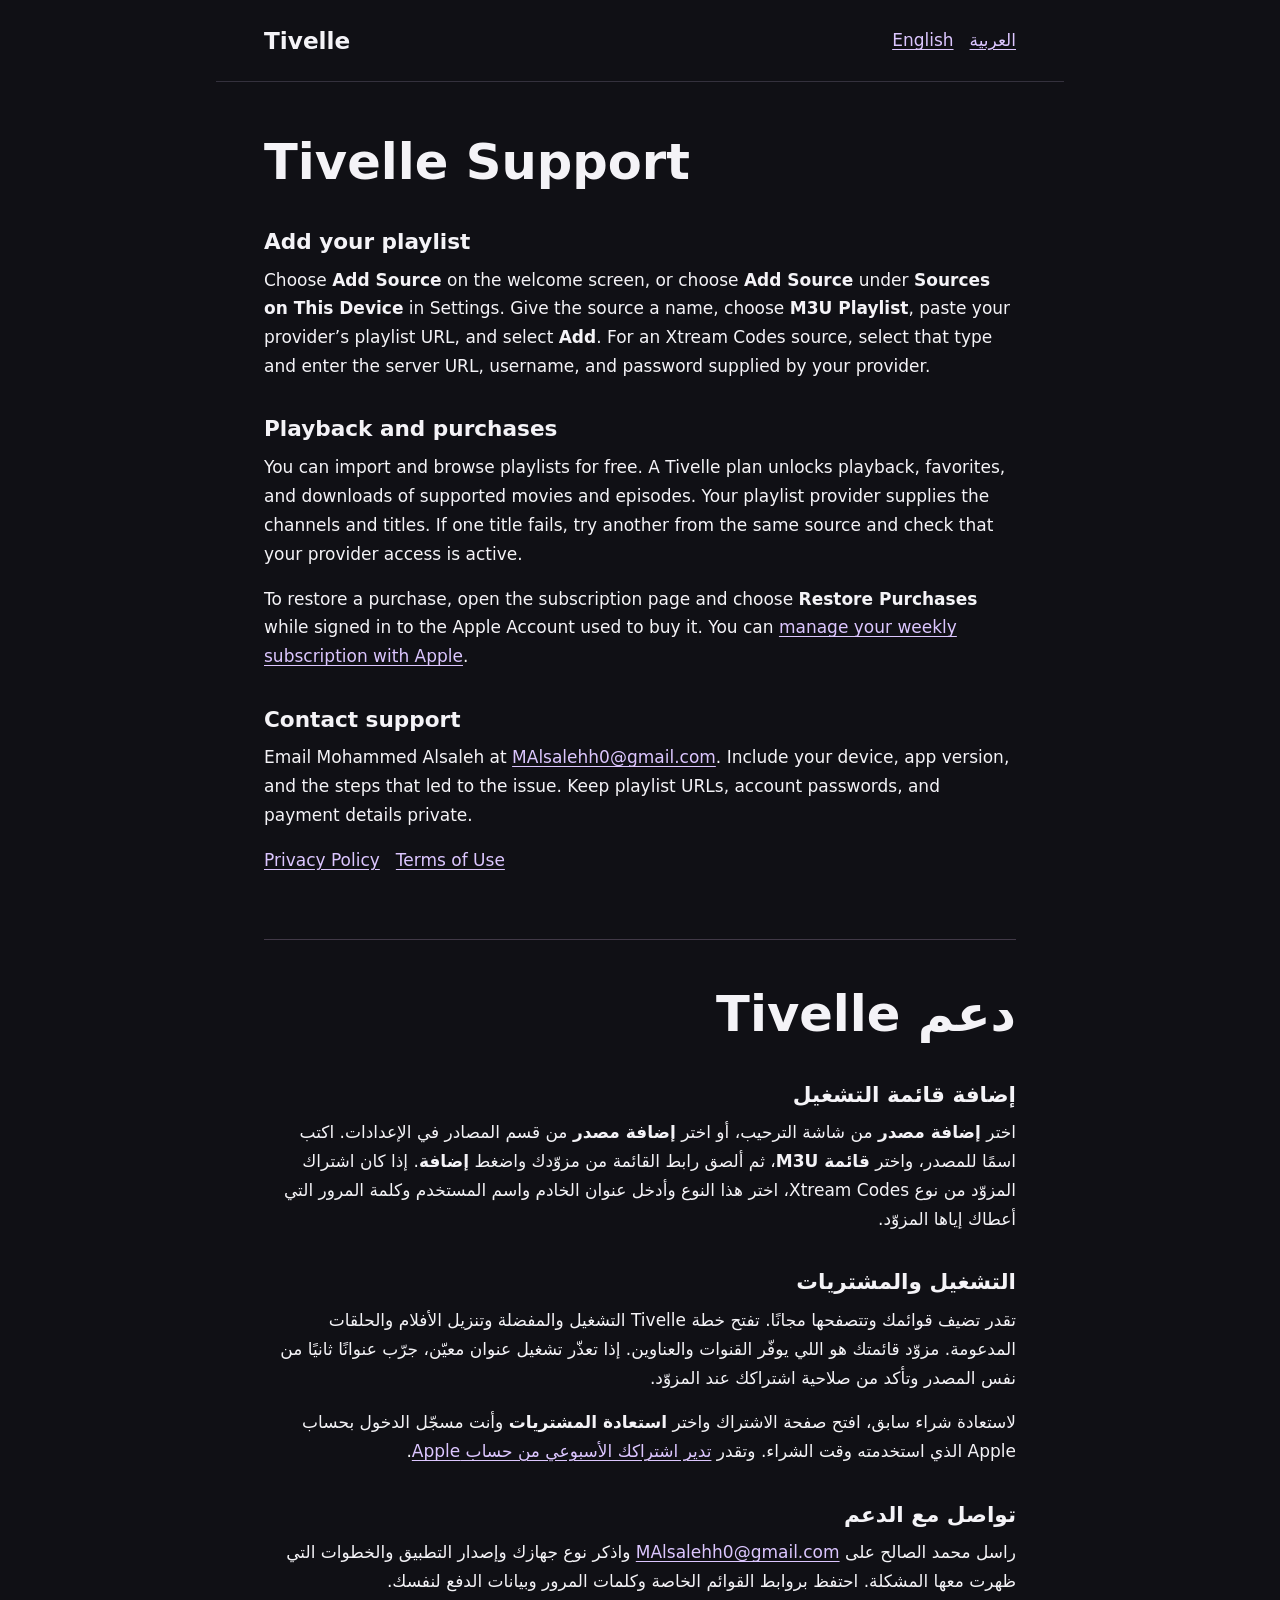
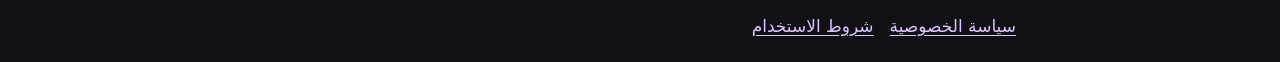
==== support/index.html @ 73242002 "Add Tivelle support and original App Review media fixtures" ====
<!doctype html>
<html lang="en">
<head>
<meta charset="utf-8">
<meta name="viewport" content="width=device-width,initial-scale=1">
<meta name="description" content="Get help with Tivelle playlists, playback, and App Store purchases.">
<title>Tivelle Support | دعم Tivelle</title>
<link rel="stylesheet" href="../style.css">
</head>
<body>
<header><strong>Tivelle</strong><nav aria-label="Page languages"><a href="#en" lang="en">English</a><a href="#ar" lang="ar" dir="rtl">العربية</a></nav></header>
<main>
<article id="en" lang="en">
<h1>Tivelle Support</h1>
<section><h2>Add your playlist</h2><p>Choose <strong>Add Source</strong> on the welcome screen, or choose <strong>Add Source</strong> under <strong>Sources on This Device</strong> in Settings. Give the source a name, choose <strong>M3U Playlist</strong>, paste your provider’s playlist URL, and select <strong>Add</strong>. For an Xtream Codes source, select that type and enter the server URL, username, and password supplied by your provider.</p></section>
<section><h2>Playback and purchases</h2><p>You can import and browse playlists for free. A Tivelle plan unlocks playback, favorites, and downloads of supported movies and episodes. Your playlist provider supplies the channels and titles. If one title fails, try another from the same source and check that your provider access is active.</p><p>To restore a purchase, open the subscription page and choose <strong>Restore Purchases</strong> while signed in to the Apple Account used to buy it. You can <a href="https://apps.apple.com/account/subscriptions">manage your weekly subscription with Apple</a>.</p></section>
<section><h2>Contact support</h2><p>Email Mohammed Alsaleh at <a href="mailto:MAlsalehh0@gmail.com">MAlsalehh0@gmail.com</a>. Include your device, app version, and the steps that led to the issue. Keep playlist URLs, account passwords, and payment details private.</p></section>
<nav aria-label="Legal information"><a href="../privacy/#en">Privacy Policy</a><a href="../terms/#en">Terms of Use</a></nav>
</article>
<article id="ar" lang="ar" dir="rtl">
<h1>دعم Tivelle</h1>
<section><h2>إضافة قائمة التشغيل</h2><p>اختر <strong>إضافة مصدر</strong> من شاشة الترحيب، أو اختر <strong>إضافة مصدر</strong> من قسم المصادر في الإعدادات. اكتب اسمًا للمصدر، واختر <strong>قائمة M3U</strong>، ثم ألصق رابط القائمة من مزوّدك واضغط <strong>إضافة</strong>. إذا كان اشتراك المزوّد من نوع Xtream Codes، اختر هذا النوع وأدخل عنوان الخادم واسم المستخدم وكلمة المرور التي أعطاك إياها المزوّد.</p></section>
<section><h2>التشغيل والمشتريات</h2><p>تقدر تضيف قوائمك وتتصفحها مجانًا. تفتح خطة Tivelle التشغيل والمفضلة وتنزيل الأفلام والحلقات المدعومة. مزوّد قائمتك هو اللي يوفّر القنوات والعناوين. إذا تعذّر تشغيل عنوان معيّن، جرّب عنوانًا ثانيًا من نفس المصدر وتأكد من صلاحية اشتراكك عند المزوّد.</p><p>لاستعادة شراء سابق، افتح صفحة الاشتراك واختر <strong>استعادة المشتريات</strong> وأنت مسجّل الدخول بحساب Apple الذي استخدمته وقت الشراء. وتقدر <a href="https://apps.apple.com/account/subscriptions">تدير اشتراكك الأسبوعي من حساب Apple</a>.</p></section>
<section><h2>تواصل مع الدعم</h2><p>راسل محمد الصالح على <a href="mailto:MAlsalehh0@gmail.com" dir="ltr">MAlsalehh0@gmail.com</a> واذكر نوع جهازك وإصدار التطبيق والخطوات التي ظهرت معها المشكلة. احتفظ بروابط القوائم الخاصة وكلمات المرور وبيانات الدفع لنفسك.</p></section>
<nav aria-label="معلومات قانونية"><a href="../privacy/#ar">سياسة الخصوصية</a><a href="../terms/#ar">شروط الاستخدام</a></nav>
</article>
</main></body></html>
---- style.css ----
*{box-sizing:border-box}html{scroll-behavior:smooth;color-scheme:dark}body{margin:0;background:#101015;color:#f4f3f7;font:17px/1.7 system-ui,sans-serif}main,header{max-width:53rem;margin:auto;padding:1.3rem clamp(1rem,5vw,3rem)}header{display:flex;justify-content:space-between;gap:1rem;align-items:center;border-bottom:1px solid #34313d;flex-wrap:wrap}header strong{font-size:1.45rem}a{color:#dcc6ff;text-underline-offset:.2em}a:focus-visible{outline:2px solid white;outline-offset:4px}nav{display:flex;gap:1rem;flex-wrap:wrap}article+article{border-top:1px solid #413947;margin-top:4rem;padding-top:1rem}h1{line-height:1.25;font-size:clamp(2rem,6vw,3.1rem);margin:1.8rem 0 .3rem}h2{font-size:1.35rem;margin:1.9rem 0 .3rem}p{margin:.3rem 0 1rem}.date{color:#c9c5d0;font-size:.95rem}.more{margin-top:2rem}
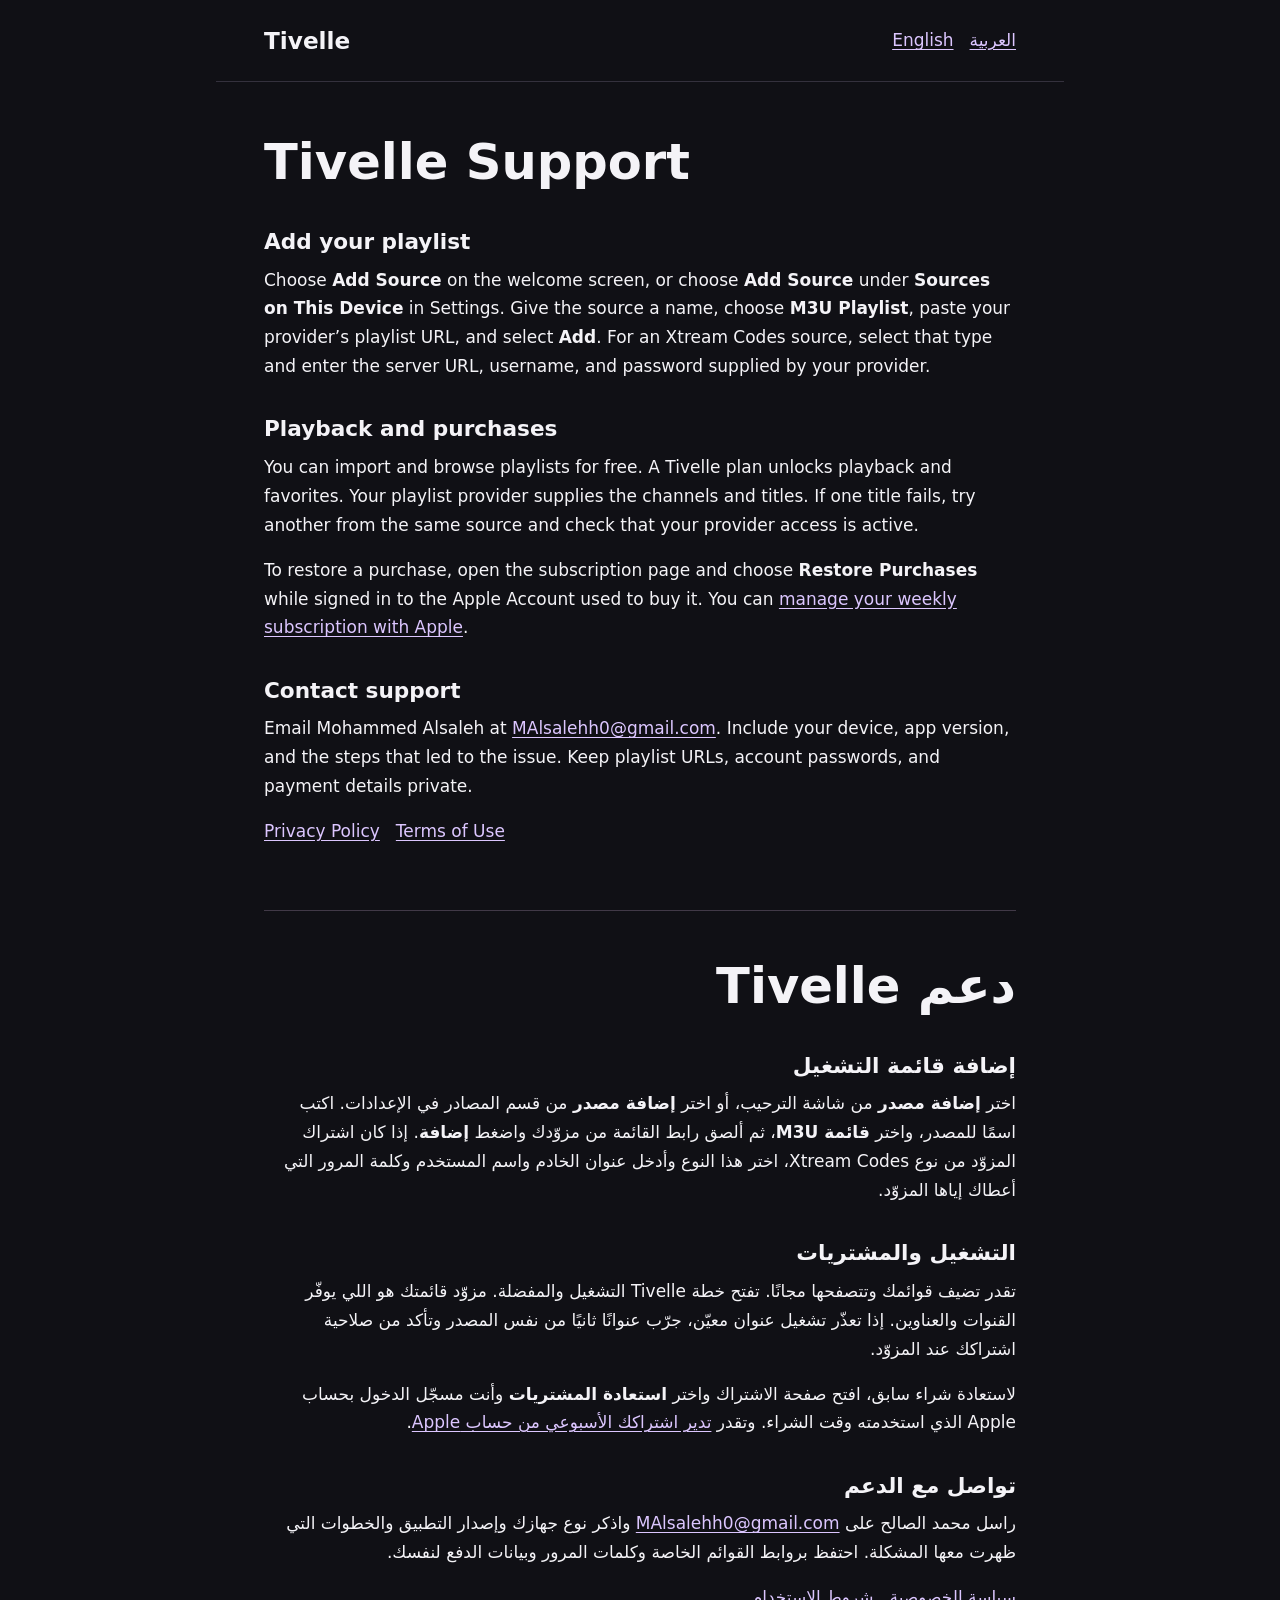
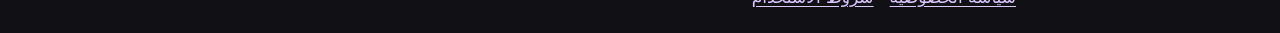
==== commit 06bb49a8: "Update Tivelle playback and premium feature descriptions" ====
--- a/support/index.html
+++ b/support/index.html
@@ -13,14 +13,14 @@
 <article id="en" lang="en">
 <h1>Tivelle Support</h1>
 <section><h2>Add your playlist</h2><p>Choose <strong>Add Source</strong> on the welcome screen, or choose <strong>Add Source</strong> under <strong>Sources on This Device</strong> in Settings. Give the source a name, choose <strong>M3U Playlist</strong>, paste your provider’s playlist URL, and select <strong>Add</strong>. For an Xtream Codes source, select that type and enter the server URL, username, and password supplied by your provider.</p></section>
-<section><h2>Playback and purchases</h2><p>You can import and browse playlists for free. A Tivelle plan unlocks playback, favorites, and downloads of supported movies and episodes. Your playlist provider supplies the channels and titles. If one title fails, try another from the same source and check that your provider access is active.</p><p>To restore a purchase, open the subscription page and choose <strong>Restore Purchases</strong> while signed in to the Apple Account used to buy it. You can <a href="https://apps.apple.com/account/subscriptions">manage your weekly subscription with Apple</a>.</p></section>
+<section><h2>Playback and purchases</h2><p>You can import and browse playlists for free. A Tivelle plan unlocks playback and favorites. Your playlist provider supplies the channels and titles. If one title fails, try another from the same source and check that your provider access is active.</p><p>To restore a purchase, open the subscription page and choose <strong>Restore Purchases</strong> while signed in to the Apple Account used to buy it. You can <a href="https://apps.apple.com/account/subscriptions">manage your weekly subscription with Apple</a>.</p></section>
 <section><h2>Contact support</h2><p>Email Mohammed Alsaleh at <a href="mailto:MAlsalehh0@gmail.com">MAlsalehh0@gmail.com</a>. Include your device, app version, and the steps that led to the issue. Keep playlist URLs, account passwords, and payment details private.</p></section>
 <nav aria-label="Legal information"><a href="../privacy/#en">Privacy Policy</a><a href="../terms/#en">Terms of Use</a></nav>
 </article>
 <article id="ar" lang="ar" dir="rtl">
 <h1>دعم Tivelle</h1>
 <section><h2>إضافة قائمة التشغيل</h2><p>اختر <strong>إضافة مصدر</strong> من شاشة الترحيب، أو اختر <strong>إضافة مصدر</strong> من قسم المصادر في الإعدادات. اكتب اسمًا للمصدر، واختر <strong>قائمة M3U</strong>، ثم ألصق رابط القائمة من مزوّدك واضغط <strong>إضافة</strong>. إذا كان اشتراك المزوّد من نوع Xtream Codes، اختر هذا النوع وأدخل عنوان الخادم واسم المستخدم وكلمة المرور التي أعطاك إياها المزوّد.</p></section>
-<section><h2>التشغيل والمشتريات</h2><p>تقدر تضيف قوائمك وتتصفحها مجانًا. تفتح خطة Tivelle التشغيل والمفضلة وتنزيل الأفلام والحلقات المدعومة. مزوّد قائمتك هو اللي يوفّر القنوات والعناوين. إذا تعذّر تشغيل عنوان معيّن، جرّب عنوانًا ثانيًا من نفس المصدر وتأكد من صلاحية اشتراكك عند المزوّد.</p><p>لاستعادة شراء سابق، افتح صفحة الاشتراك واختر <strong>استعادة المشتريات</strong> وأنت مسجّل الدخول بحساب Apple الذي استخدمته وقت الشراء. وتقدر <a href="https://apps.apple.com/account/subscriptions">تدير اشتراكك الأسبوعي من حساب Apple</a>.</p></section>
+<section><h2>التشغيل والمشتريات</h2><p>تقدر تضيف قوائمك وتتصفحها مجانًا. تفتح خطة Tivelle التشغيل والمفضلة. مزوّد قائمتك هو اللي يوفّر القنوات والعناوين. إذا تعذّر تشغيل عنوان معيّن، جرّب عنوانًا ثانيًا من نفس المصدر وتأكد من صلاحية اشتراكك عند المزوّد.</p><p>لاستعادة شراء سابق، افتح صفحة الاشتراك واختر <strong>استعادة المشتريات</strong> وأنت مسجّل الدخول بحساب Apple الذي استخدمته وقت الشراء. وتقدر <a href="https://apps.apple.com/account/subscriptions">تدير اشتراكك الأسبوعي من حساب Apple</a>.</p></section>
 <section><h2>تواصل مع الدعم</h2><p>راسل محمد الصالح على <a href="mailto:MAlsalehh0@gmail.com" dir="ltr">MAlsalehh0@gmail.com</a> واذكر نوع جهازك وإصدار التطبيق والخطوات التي ظهرت معها المشكلة. احتفظ بروابط القوائم الخاصة وكلمات المرور وبيانات الدفع لنفسك.</p></section>
 <nav aria-label="معلومات قانونية"><a href="../privacy/#ar">سياسة الخصوصية</a><a href="../terms/#ar">شروط الاستخدام</a></nav>
 </article>
